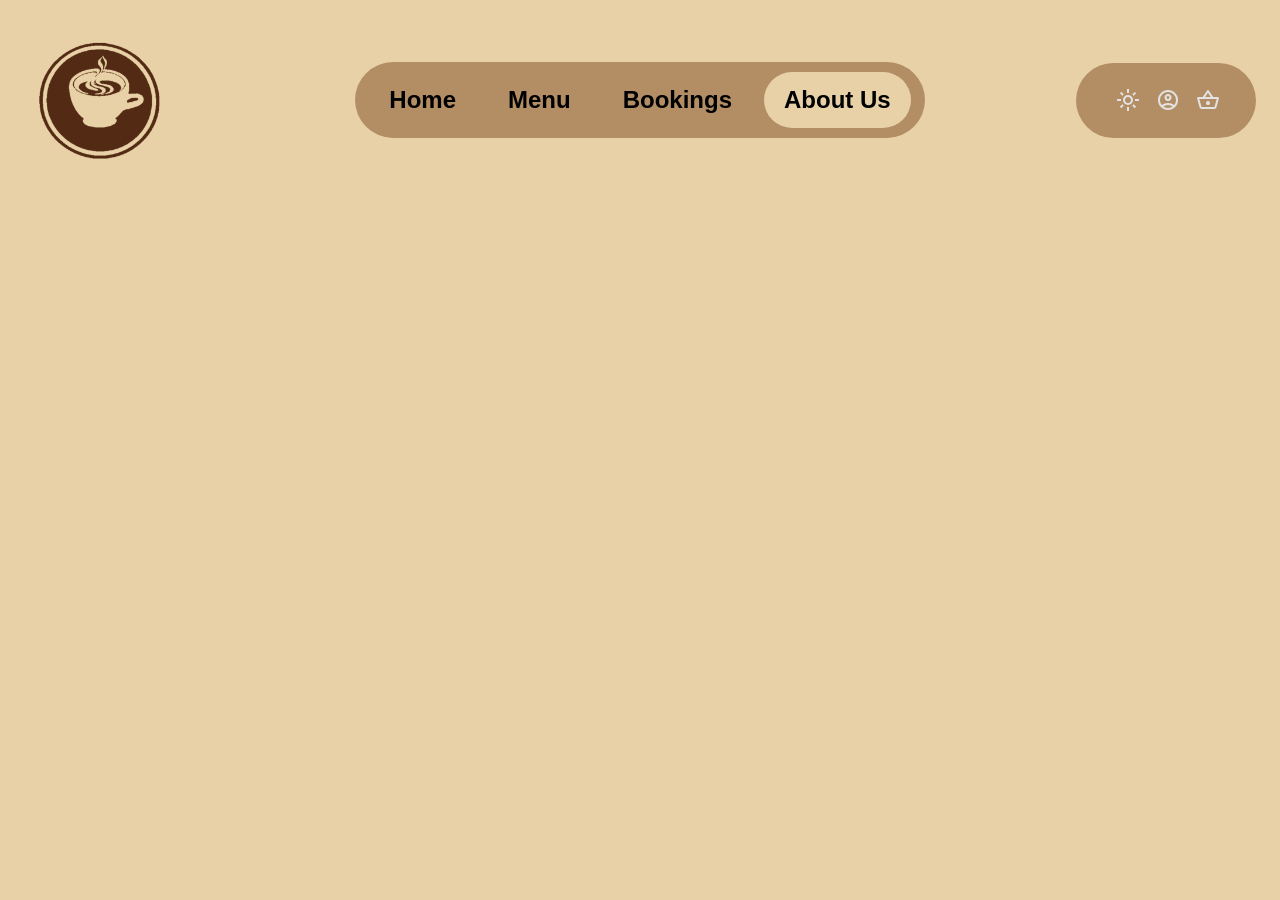
==== about-us.html @ 1970596c "Added new pages" ====
<!DOCTYPE html>
<html lang="en">
<head>
    <meta charset="UTF-8">
    <meta name="viewport" content="width=device-width, initial-scale=1.0">
    <title>Cafe Beans</title>

    <link href="https://stackpath.bootstrapcdn.com/bootstrap/4.5.2/css/bootstrap.min.css" rel="stylesheet">
    <link rel="stylesheet" href="styles.css">
    <link rel="icon" type="image/png" href="assets/light-logo.png">

    <script src="https://code.jquery.com/jquery-3.5.1.slim.min.js"></script>
    <script src="https://cdn.jsdelivr.net/npm/@popperjs/core@2.9.2/dist/umd/popper.min.js"></script>
    <script src="https://stackpath.bootstrapcdn.com/bootstrap/4.5.2/js/bootstrap.min.js"></script>
</head>
<body>

    <header>
        <nav class="navbar cafe-navbar">
            <div class="nav-left">
                <a class="navbar-brand mb-0" href="#">
                    <img src="assets/dark-logo.png" class="logo-image" alt="Cafe Beans Logo">
                </a>
            </div>

            <div class="nav-center">
                <ul class="nav nav-pills center-pills">
                    <li class="nav-item">
                        <a class="nav-link" href="index.html">Home</a>
                    </li>
                    <li class="nav-item">
                        <a class="nav-link" href="menu.html">Menu</a>
                    </li>
                    <li class="nav-item">
                        <a class="nav-link" href="bookings.html">Bookings</a>
                    </li>
                    <li class="nav-item">
                        <a class="nav-link active" href="about-us.html">About Us</a>
                    </li>
                </ul>
            </div>

            <div class="nav-right">
                <ul class="icon-nav">
                    <li class="nav-item">
                        <a href="#">
                            <img src="./assets/icons/light_mode_24dp_E3E3E3_FILL0_wght400_GRAD0_opsz24.svg" alt="Theme">
                        </a>
                    </li>
                    <li class="nav-item">
                        <a href="#">
                            <img src="./assets/icons/account_circle_24dp_E3E3E3_FILL0_wght400_GRAD0_opsz24.svg" alt="Account">
                        </a>
                    </li>
                    <li class="nav-item">
                        <a href="#">
                            <img src="./assets/icons/shopping_basket_24dp_E3E3E3_FILL0_wght400_GRAD0_opsz24.svg" alt="Basket">
                        </a>
                    </li>
                </ul>
            </div>
        </nav>
    </header>

<main class="container-fluid main-content">
    
</main>

</body>
</html>
---- styles.css ----
html,
body {
    margin: 0;
    padding: 0;
    background-color: #E8D1A7;
    min-height: 100vh;
    font-family: Arial, sans-serif;
}

/* Navbar */
.cafe-navbar {
    display: flex;
    align-items: center;
    justify-content: space-between;
    gap: 24px;
    padding: 20px 24px;
    background-color: transparent;
}

/* Left and right equal widths keep center truly centered */
.nav-left,
.nav-right {
    flex: 0 0 220px;
    display: flex;
    align-items: center;
}

.nav-left {
    justify-content: flex-start;
}

.nav-right {
    justify-content: flex-end;
}

/* Logo */
.logo-image {
    width: 150px;
    height: auto;
    display: block;
}

/* Center area */
.nav-center {
    flex: 1;
    display: flex;
    justify-content: center;
}

.center-pills {
    display: flex;
    align-items: center;
    gap: 12px;
    margin: 0;
    padding: 10px 14px;
    list-style: none;
    background-color: #B38E65;
    border-radius: 40px;
}

.center-pills .nav-link {
    color: #000000;
    font-size: 24px;
    font-weight: bold;
    border-radius: 40px;
    padding: 10px 20px;
    transition: 0.2s ease;
}

.center-pills .nav-link:hover {
    color: #000000;
    background-color: #d8bb8f;
}

.center-pills .nav-link.active {
    background-color: #E8D1A7;
    color: #000000;
}

/* Right icon bar */
.icon-nav {
    display: flex;
    align-items: center;
    height: 75px;
    width: 180px;
    gap: 16px;
    list-style: none;
    margin: 0;
    background-color: #B38E65;
    border-radius: 40px;
}

.icon-nav .nav-item {
    display: flex;
    align-items: center;
}

.icon-nav img {
    width: 24px;
    height: 24px;
    display: block;
}

/* Main content */
.main-content {
    padding: 32px;
}

.image-container {
    width: 100%;
    height: 500px;
    overflow: hidden;
    border-radius: 40px;
}

.main-image {
    width: 100%;
    height: 100%;
    object-fit: cover;
    display: block;
}

/* Card */
.info-card {
    border: none;
    border-radius: 40px;
    background-color: #B38E65;
    min-height: 875px;
    padding: 20px;
}

.info-card .card-info-body {
    display: flex;
    flex-direction: column;
    align-items: center;   /* horizontal centering */
    justify-content: center; /* vertical centering if card has height */
    text-align: center;
    height: 100%;
    width: auto;
    gap: 20px;
}

.card-desc-body {
    display: flex;
    flex-direction: column;
    align-items: center;   /* horizontal centering */
    justify-content: center; /* vertical centering if card has height */
    text-align: center;
    height: 100%;
    width: auto;
    gap: 20px;
}

.card-desc-card {
    border: none;
    border-radius: 16px;
    background-color: #E8D1A7;
    padding: 20px;
    width: auto;
}

.info-card {
    width: 600px;
}

.info-card .card-title {
    font-size: 32px;
    font-weight: bold;
    margin-bottom: 20px;
    color: #280B03;
}

.card-image {
    width: auto;
    height: 500px;
    border-radius: 16px;
}

.info-card .card-text {
    font-size: 18px;
    color: #280B03;
    line-height: 1.6;
}

.custom-btn {
    background-color: #E8D1A7;
    color: #000000;
    font-size: 24px;
    font-weight: bold;
    border: none;
    border-radius: 30px;
    padding: 10px 150px;
    margin-top: 10px;
}

.custom-btn:hover {
    color: #E8D1A7;
    background-color: #3a1408;
}

.small-card {
    border-radius: 20px;
    background-color: #B38E65;
    border: none;
    padding: 10px 0px;
    height: 350px;
}

.small-card h5 {
    margin: 0;
    font-weight: bold;
}

/* Responsive */
@media (max-width: 991.98px) {

    .cafe-navbar {
        flex-direction: column;
        align-items: stretch;
        gap: 16px;
    }

    .nav-left,
    .nav-center,
    .nav-right {
        flex: unset;
        width: 100%;
        justify-content: center;
    }

    .nav-left {
        justify-content: center;
    }

    .center-pills {
        justify-content: center;
        flex-wrap: wrap;
    }

    .image-container,
    .info-card {
        min-height: auto;
        height: auto;
    }

    .image-container {
        height: 350px;
    }
}
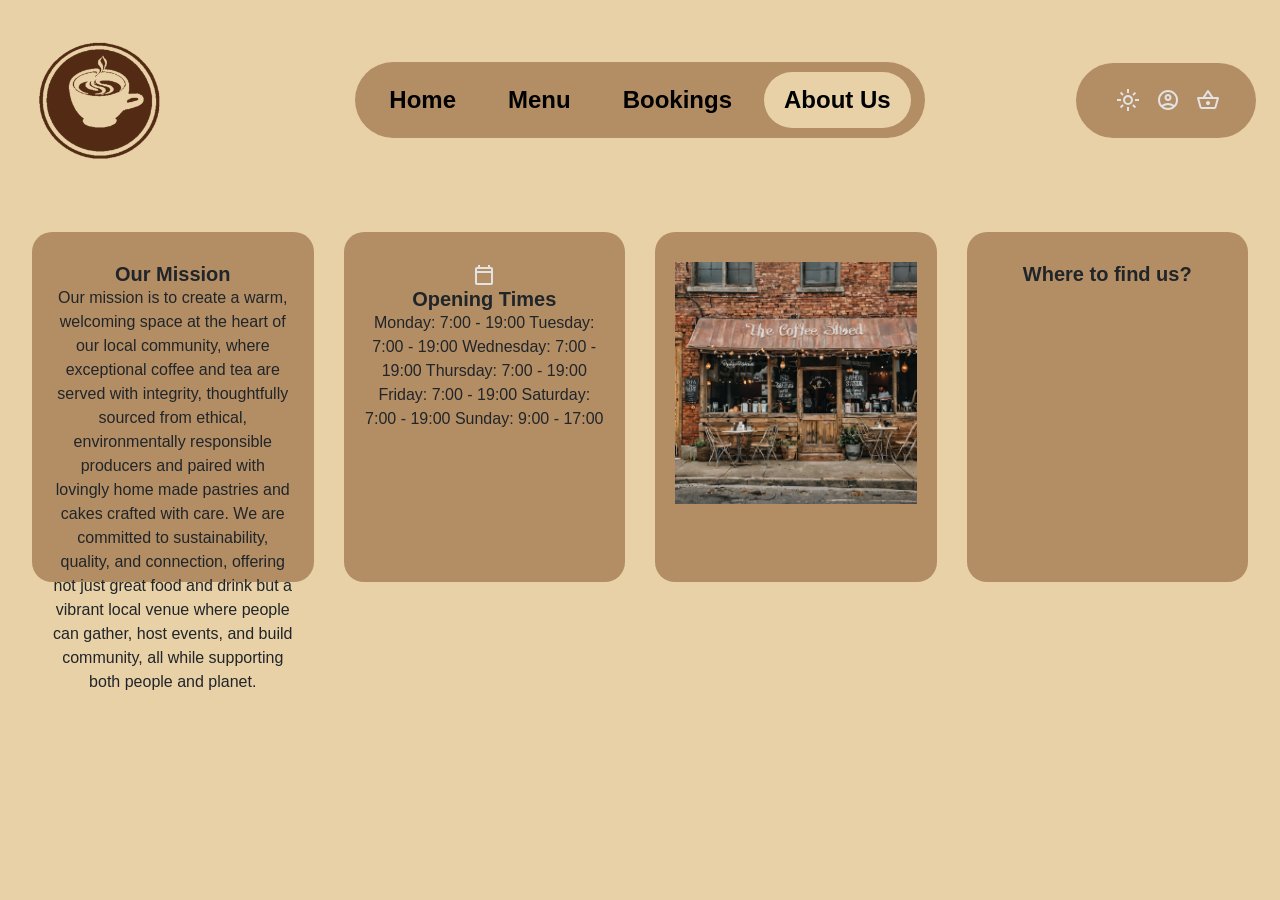
==== commit ef629c40: "Added new pages" ====
--- a/about-us.html
+++ b/about-us.html
@@ -63,7 +63,75 @@
     </header>
 
 <main class="container-fluid main-content">
-    
+            <div class="row">
+
+                <div class="col-md-6 col-lg-3 mb-4">
+                    <div class="card small-card">
+                        <div class="card-body text-center">
+                            <h5>Our Mission</h5>
+                            <div class="small-card-desc-card">
+                                <div class="small-card-desc-body">
+                                    <p class="small-card-text">
+                                        Our mission is to create a warm, welcoming space at the heart of our local community, where exceptional coffee and tea are served with integrity, thoughtfully sourced from ethical, environmentally responsible producers and paired with lovingly home made pastries and cakes crafted with care. We are committed to sustainability, quality, and connection, offering not just great food and drink but a vibrant local venue where people can gather, host events, and build community, all while supporting both people and planet.
+                                </p>
+                                </div>
+                            </div>
+                        </div>
+                    </div>
+                </div>
+
+                <div class="col-md-6 col-lg-3 mb-4">
+                    <div class="card small-card">
+                        <div class="card-body text-center">
+                            <img src="./assets/icons/calendar_today_24dp_E3E3E3_FILL0_wght400_GRAD0_opsz24.svg" alt="Calendar">
+                            <h5>Opening Times</h5>
+                            <div class="small-card-desc-card">
+                                <div class="small-card-desc-body">
+                                    <p class="small-card-text">
+                                        Monday: 7:00 - 19:00
+                                        Tuesday: 7:00 - 19:00
+                                        Wednesday: 7:00 - 19:00
+                                        Thursday: 7:00 - 19:00
+                                        Friday: 7:00 - 19:00
+                                        Saturday: 7:00 - 19:00
+                                        Sunday: 9:00 - 17:00
+                                    </p>
+                                </div>
+                            </div>
+                        </div>
+                    </div>
+                </div>
+
+                <div class="col-md-6 col-lg-3 mb-4">
+                    <div class="card small-card">
+                        <div class="card-body text-center">
+                            <div class="about-image-container mb-4">
+                                <img src="./assets/ai-images/about-us-cafe.png" class="about-card-image img-fluid" alt="Card image">
+                            </div>
+                        </div>
+                    </div>
+                </div>
+
+                <div class="col-md-6 col-lg-3 mb-4">
+                    <div class="card small-card">
+                        <div class="card-body text-center">
+                            <div class="image-container mb-4">
+                                <h5>Where to find us?</h5>
+                                <iframe
+                                    src="https://www.google.com/maps?q=Watford&output=embed"
+                                    width="100%"
+                                    height="80%"
+                                    style="border:0; border-radius:12px;"
+                                    allowfullscreen=""
+                                    loading="lazy">
+                                </iframe>
+                            </div>
+                        </div>
+                    </div>
+                </div>
+
+            </div>
+        </div>
 </main>
 
 </body>
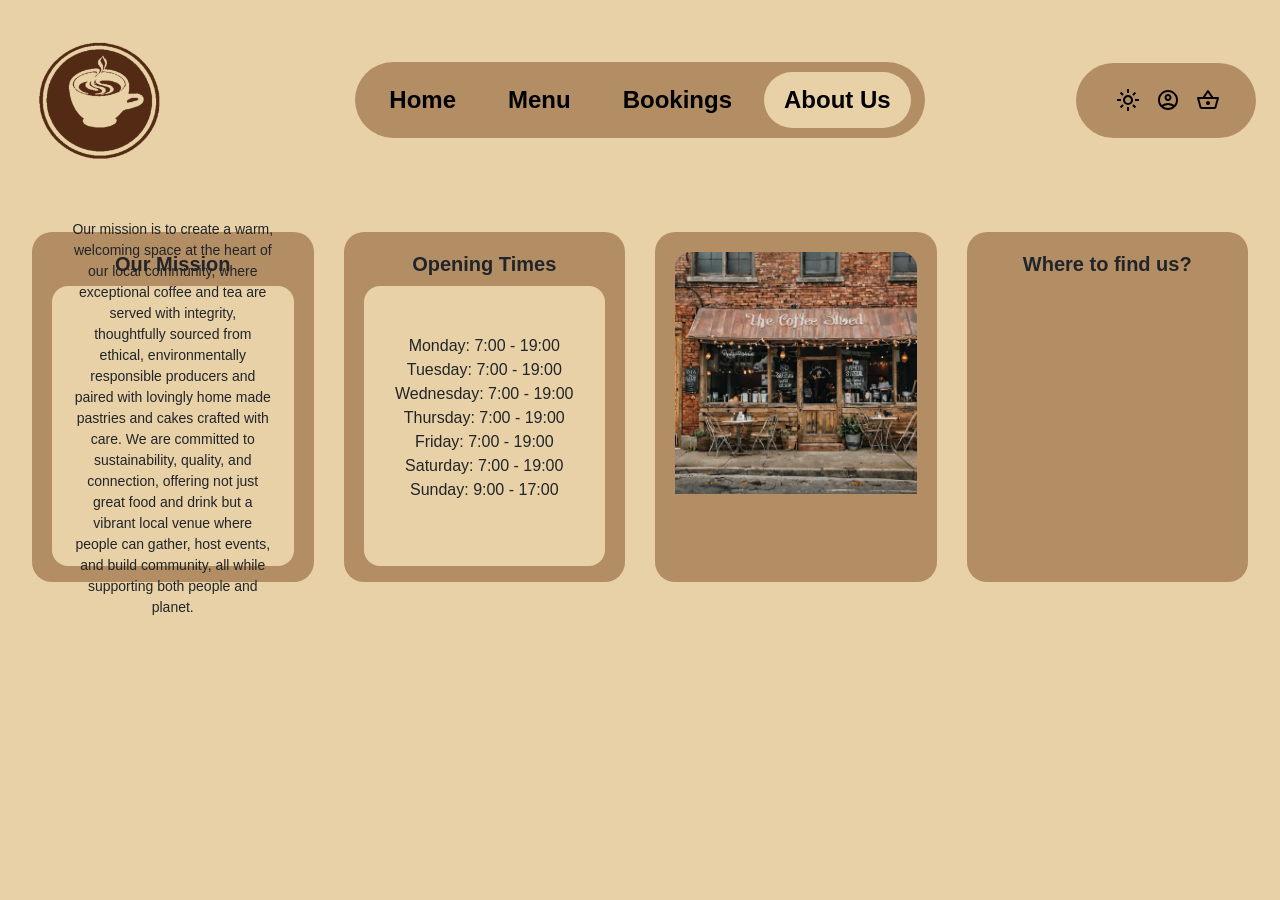
==== commit 8454e299: "Finish about us page" ====
--- a/about-us.html
+++ b/about-us.html
@@ -6,7 +6,7 @@
     <title>Cafe Beans</title>
 
     <link href="https://stackpath.bootstrapcdn.com/bootstrap/4.5.2/css/bootstrap.min.css" rel="stylesheet">
-    <link rel="stylesheet" href="styles.css">
+    <link rel="stylesheet" href="about-us.css">
     <link rel="icon" type="image/png" href="assets/light-logo.png">
 
     <script src="https://code.jquery.com/jquery-3.5.1.slim.min.js"></script>
@@ -71,7 +71,7 @@
                             <h5>Our Mission</h5>
                             <div class="small-card-desc-card">
                                 <div class="small-card-desc-body">
-                                    <p class="small-card-text">
+                                    <p class="mission-small-card-text">
                                         Our mission is to create a warm, welcoming space at the heart of our local community, where exceptional coffee and tea are served with integrity, thoughtfully sourced from ethical, environmentally responsible producers and paired with lovingly home made pastries and cakes crafted with care. We are committed to sustainability, quality, and connection, offering not just great food and drink but a vibrant local venue where people can gather, host events, and build community, all while supporting both people and planet.
                                 </p>
                                 </div>
@@ -83,17 +83,16 @@
                 <div class="col-md-6 col-lg-3 mb-4">
                     <div class="card small-card">
                         <div class="card-body text-center">
-                            <img src="./assets/icons/calendar_today_24dp_E3E3E3_FILL0_wght400_GRAD0_opsz24.svg" alt="Calendar">
                             <h5>Opening Times</h5>
                             <div class="small-card-desc-card">
                                 <div class="small-card-desc-body">
                                     <p class="small-card-text">
-                                        Monday: 7:00 - 19:00
-                                        Tuesday: 7:00 - 19:00
-                                        Wednesday: 7:00 - 19:00
-                                        Thursday: 7:00 - 19:00
-                                        Friday: 7:00 - 19:00
-                                        Saturday: 7:00 - 19:00
+                                        Monday: 7:00 - 19:00<br>
+                                        Tuesday: 7:00 - 19:00<br>
+                                        Wednesday: 7:00 - 19:00<br>
+                                        Thursday: 7:00 - 19:00<br>
+                                        Friday: 7:00 - 19:00<br>
+                                        Saturday: 7:00 - 19:00<br>
                                         Sunday: 9:00 - 17:00
                                     </p>
                                 </div>
@@ -120,7 +119,7 @@
                                 <iframe
                                     src="https://www.google.com/maps?q=Watford&output=embed"
                                     width="100%"
-                                    height="80%"
+                                    height="280px"
                                     style="border:0; border-radius:12px;"
                                     allowfullscreen=""
                                     loading="lazy">
--- a/about-us.css
+++ b/about-us.css
@@ -0,0 +1,217 @@
+/* ########################## */
+/* Page */
+/* ########################## */
+
+html,
+body {
+    margin: 0;
+    padding: 0;
+    background-color: #E8D1A7;
+    min-height: 100vh;
+    font-family: Arial, sans-serif;
+}
+
+
+/* ########################## */
+/* Navbar */
+/* ########################## */
+
+.cafe-navbar {
+    display: flex;
+    align-items: center;
+    justify-content: space-between;
+    gap: 24px;
+    padding: 20px 24px;
+    background-color: transparent;
+}
+
+.nav-left,
+.nav-right {
+    flex: 0 0 220px;
+    display: flex;
+    align-items: center;
+}
+
+.nav-left {
+    justify-content: flex-start;
+}
+
+.nav-right {
+    justify-content: flex-end;
+}
+
+/* Logo */
+.logo-image {
+    width: 150px;
+    height: auto;
+    display: block;
+}
+
+/* Center area */
+.nav-center {
+    flex: 1;
+    display: flex;
+    justify-content: center;
+}
+
+.center-pills {
+    display: flex;
+    align-items: center;
+    gap: 12px;
+    margin: 0;
+    padding: 10px 14px;
+    list-style: none;
+    background-color: #B38E65;
+    border-radius: 40px;
+}
+
+.center-pills .nav-link {
+    color: #000000;
+    font-size: 24px;
+    font-weight: bold;
+    border-radius: 40px;
+    padding: 10px 20px;
+    transition: 0.2s ease;
+}
+
+.center-pills .nav-link:hover {
+    color: #000000;
+    background-color: #d8bb8f;
+}
+
+.center-pills .nav-link.active {
+    background-color: #E8D1A7;
+    color: #000000;
+}
+
+/* Right icon bar */
+.icon-nav {
+    display: flex;
+    align-items: center;
+    height: 75px;
+    width: 180px;
+    gap: 16px;
+    list-style: none;
+    margin: 0;
+    background-color: #B38E65;
+    border-radius: 40px;
+}
+
+.icon-nav .nav-item {
+    display: flex;
+    align-items: center;
+}
+
+.icon-nav img {
+    width: 24px;
+    height: 24px;
+    filter: brightness(0);
+    display: block;
+}
+
+/* ########################## */
+/* Home Page Content */
+/* ########################## */
+
+.main-content {
+    padding: 32px;
+}
+
+.image-container {
+    width: 100%;
+    height: 500px;
+    overflow: hidden;
+    border-radius: 40px;
+}
+
+.main-image {
+    width: 100%;
+    height: 100%;
+    object-fit: cover;
+    display: block;
+}
+
+/* Card */
+
+.small-card {
+    border-radius: 20px;
+    background-color: #B38E65;
+    border: none;
+    height: 350px;
+}
+
+.small-card h5 {
+    margin: 0;
+    font-weight: bold;
+    padding: 0px 0px 10px;
+}
+
+.mission-small-card-text {
+    font-size: 14px;
+}
+
+.about-image-container {
+    width: 100%;
+    height: 310px;
+    overflow: hidden;
+    border-radius: 16px;
+}
+
+.small-card-desc-body {
+    display: flex;
+    flex-direction: column;
+    align-items: center;   /* horizontal centering */
+    justify-content: center; /* vertical centering if card has height */
+    text-align: center;
+    height: 240px;
+    width: auto;
+    gap: 20px;
+}
+
+.small-card-desc-card {
+    border: none;
+    border-radius: 16px;
+    background-color: #E8D1A7;
+    padding: 20px;
+    width: auto;
+}
+
+/* ########################## */
+/* Responsive */
+/* ########################## */
+
+@media (max-width: 991.98px) {
+
+    .cafe-navbar {
+        flex-direction: column;
+        align-items: stretch;
+        gap: 16px;
+    }
+
+    .nav-left,
+    .nav-center,
+    .nav-right {
+        flex: unset;
+        width: 100%;
+        justify-content: center;
+    }
+
+    .nav-left {
+        justify-content: center;
+    }
+
+    .center-pills {
+        justify-content: center;
+        flex-wrap: wrap;
+    }
+
+    .image-container,
+    .info-card {
+        min-height: auto;
+        height: auto;
+    }
+
+    .image-container {
+        height: 350px;
+    }
+}
